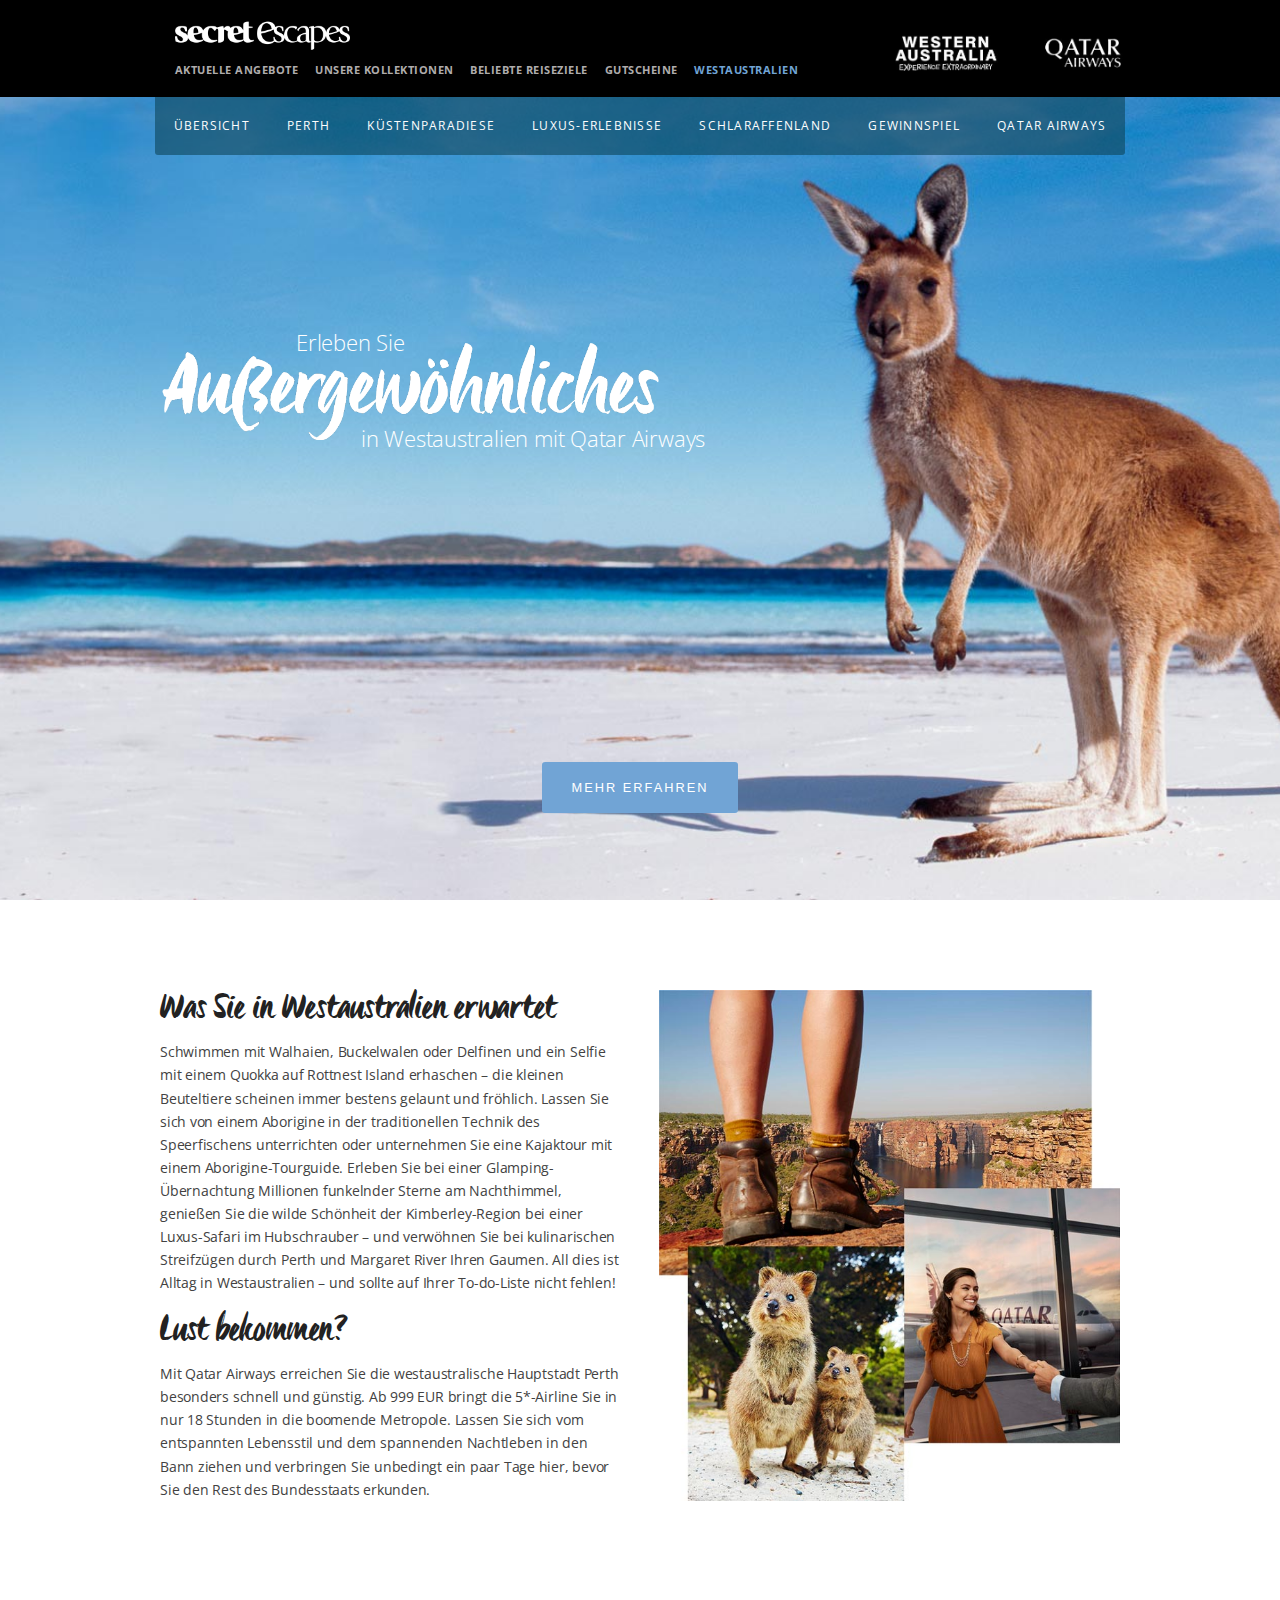
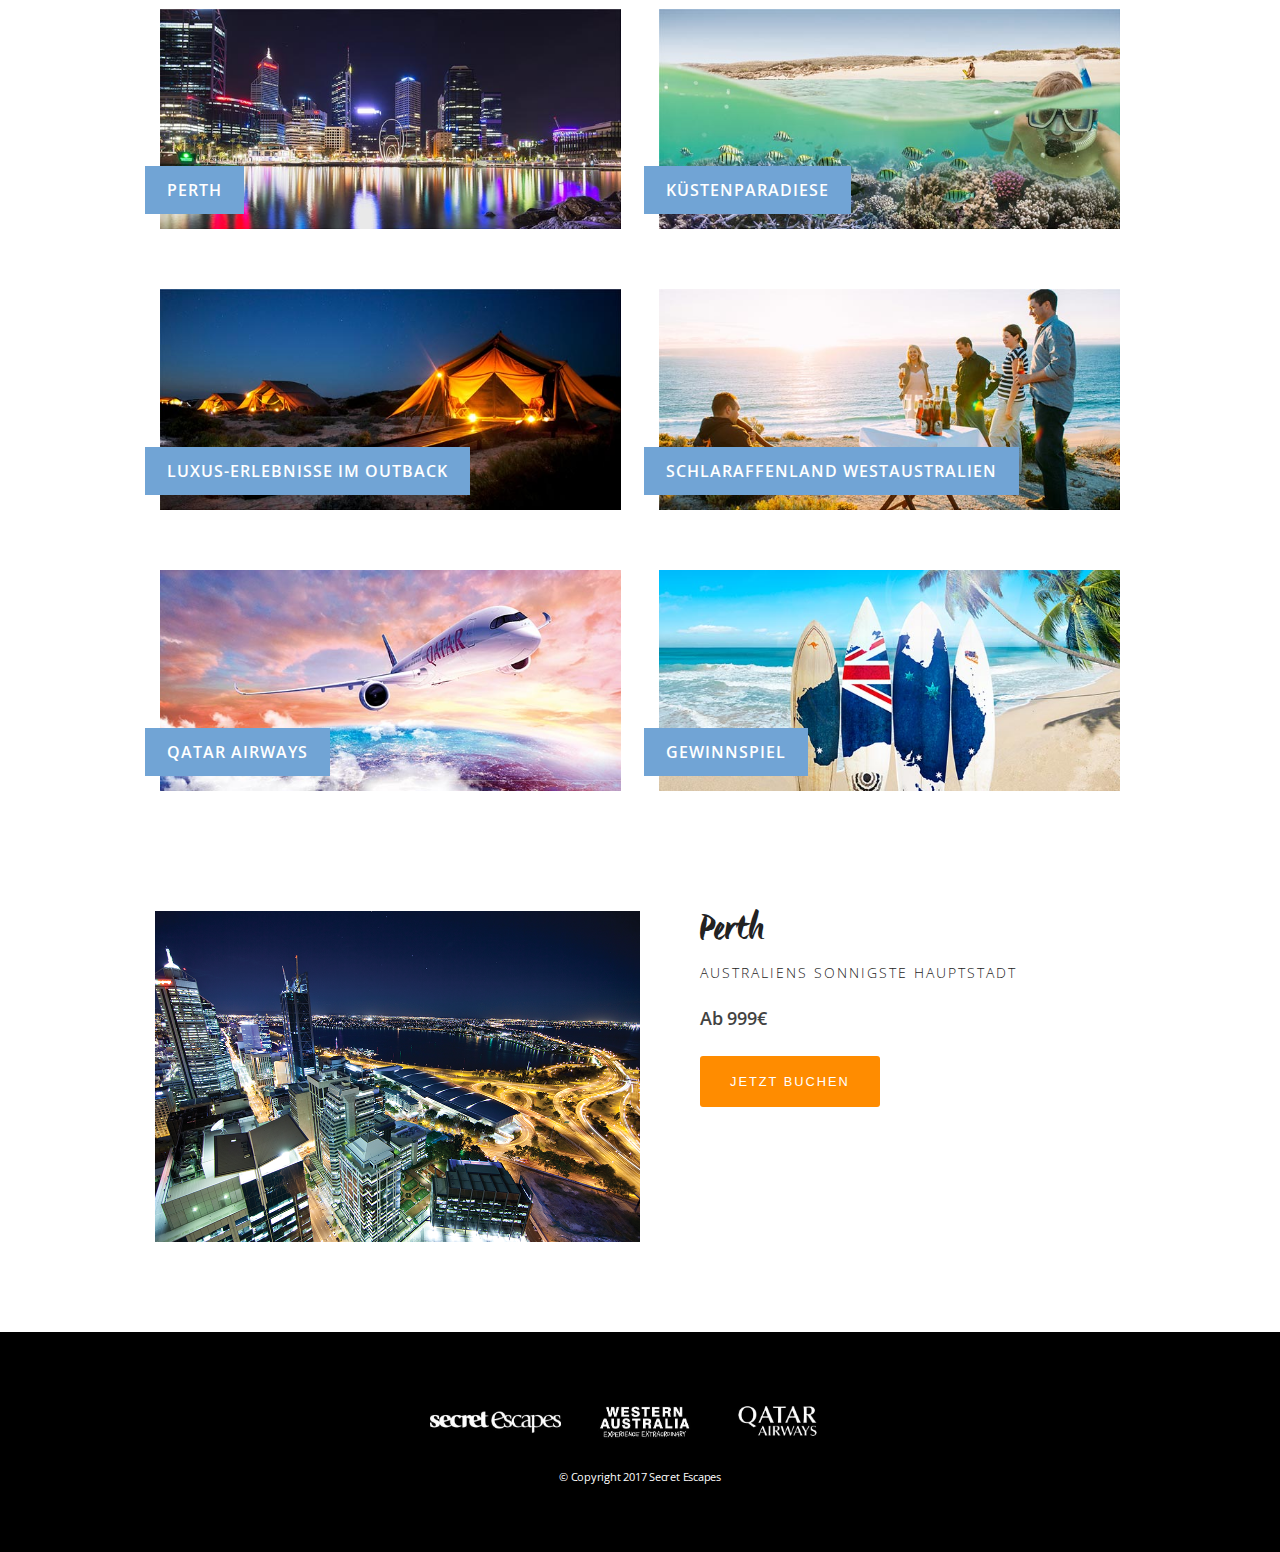
==== index.html @ 9f9bfd12 "original site" ====
<!DOCTYPE html>
<!--[if lt IE 7]>      <html class="no-js lt-ie9 lt-ie8 lt-ie7"> <![endif]-->
<!--[if IE 7]>         <html class="no-js lt-ie9 lt-ie8"> <![endif]-->
<!--[if IE 8]>         <html class="no-js lt-ie9"> <![endif]-->
<!--[if gt IE 8]><!--> <html class="no-js"> <!--<![endif]-->

<head>
<meta charset="utf-8">
<meta http-equiv="X-UA-Compatible" content="IE=edge">
<title>Erleben Sie Außergewöhnliches in Westaustralien</title>
<meta name="viewport" content="width=device-width, initial-scale=1">
<link href='http://fonts.googleapis.com/css?family=Open+Sans:400,300,600' rel='stylesheet' type='text/css'>
<link rel="stylesheet" type="text/css" href="fonts/MyFontsWebfontsKit.css">
<link rel="stylesheet" href="css/global.css">
<link rel="stylesheet" href="css/fancybox.css">
<link rel="stylesheet" href="css/main.css">
<script src="js/scripts.min.js"></script>

</head>
<body> 



<div class="header">
        
    <header class="site-header">

        <div class="row">

            <div class="mobile-menu-open"></div>
            
            <div class="se-logo">
                <a target="_blank" href="https://www.secretescapes.de/current-sales"><img src="images/SE_logo.png"></a>
            </div>

            <div class="site-nav">
                <div class="mobile-menu-close"></div>
                <ul>
                    <li><a href="https://www.secretescapes.de/aktuelle-angebote">Aktuelle Angebote</a></li>
                    <li><a href="https://www.secretescapes.de/strandurlaub/filter">Unsere Kollektionen</a></li>
                    <li><a href="https://www.secretescapes.de/top-destinations?id=topdHeaderLink">Beliebte Reiseziele</a></li>
                    <li><a href="https://www.secretescapes.de/geschenkgutscheine">Gutscheine</a></li>
                    <li><a class="current" href="index.html">Westaustralien</a></li>
                </ul>
            </div>

            <div class="partner-logo">
                <img src="images/partner-logo.jpg">
            </div>

        </div>

    </header>

    <div class="row">
        <div class="microsite-nav">
            <ul>
                <li><a href="index.html">Übersicht</a></li>
                <li><a href="perth.html">Perth</a></li>
                <li><a href="kustenparadiese.html">Küstenparadiese</a></li>
                <li><a href="luxus-erlebnisse.html">Luxus-Erlebnisse</a></li>
                <li><a href="schlaraffenland.html">Schlaraffenland</a></li>
                <li><a target="_blank" href="http://www.qatarairways.com/de/de/offers/visit-western-australia.page">GEWINNSPIEL</a></li>
                <li class="qatar-nav-link"><a href="qatar-airways.html">Qatar Airways</a></li>
            </ul>
        </div>
    </div>

</div>

<div class="main">

    <div class="hero hero-overview">
        <div class="hero-text-wrap">
            <div class="hero-text">
                <h4 class="overview-p-1">Erleben Sie</h4>
                <h1><img src="images/title.png" alt="Außergewöhnliches"></h1>
                <h4 class="overview-p-2">in Westaustralien mit Qatar Airways</h4>
            </div>
        </div>
        <div class="jump-to-content"><a class="button" href="#intro">Mehr erfahren</a></div>
    </div>

    <div class="content">

            <div class="mobile-headline overview-headline">
                <h2>Erleben Sie Außergewöhnliches in Westaustralien mit Qatar Airways</h2>
            </div>

        <div id="intro" class="intro clearfix">

            <div class="col-2">

                <h2 class="origi">Was Sie in Westaustralien erwartet</h2>
                <p>Schwimmen mit Walhaien, Buckelwalen oder Delfinen und ein Selfie mit einem Quokka auf Rottnest Island erhaschen – die kleinen Beuteltiere scheinen immer bestens gelaunt und fröhlich. Lassen Sie sich von einem Aborigine in der traditionellen Technik des Speerfischens unterrichten oder unternehmen Sie eine Kajaktour mit einem Aborigine-Tourguide. Erleben Sie bei einer Glamping-Übernachtung Millionen funkelnder Sterne am Nachthimmel, genießen Sie die wilde Schönheit der Kimberley-Region bei einer Luxus-Safari im Hubschrauber – und verwöhnen Sie bei kulinarischen Streifzügen durch Perth und Margaret River Ihren Gaumen. All dies ist Alltag in Westaustralien – und sollte auf Ihrer To-do-Liste nicht fehlen!</p>
                <h2 class="origi">Lust bekommen?</h2>
                <p>Mit Qatar Airways erreichen Sie die westaustralische Hauptstadt Perth besonders schnell und günstig. Ab 999 EUR bringt die 5*-Airline Sie in nur 18 Stunden in die boomende Metropole. Lassen Sie sich vom entspannten Lebensstil und dem spannenden Nachtleben in den Bann ziehen und verbringen Sie unbedingt ein paar Tage hier, bevor Sie den Rest des Bundesstaats erkunden.</p>

            </div>

            <div class="col-2">

                <img src="images/overview-photo-grid.jpg">

            </div>

        </div>

        <div class="boxes clearfix home-boxes">

            <div class="col-2">
                <a href="perth.html">
                    <div class="tile">
                        <h2 class="tile-headline">Perth</h2>
                        <img src="images/tile-perth.jpg">
                    </div>
                </a>
            </div>

            <div class="col-2">
                <a href="kustenparadiese.html">
                    <div class="tile">
                        <h2 class="tile-headline">Küstenparadiese</h2>
                        <img src="images/tile-kuntenparadiese.jpg">
                    </div>
                </a>
            </div>

            <div class="col-2">
                <a href="luxus-erlebnisse.html">
                    <div class="tile">
                        <h2 class="tile-headline">Luxus-Erlebnisse im Outback</h2>
                        <img src="images/tile-luxus.jpg">
                    </div>
                </a>
            </div>

            <div class="col-2">
                <a href="schlaraffenland.html">
                    <div class="tile">
                        <h2 class="tile-headline">Schlaraffenland Westaustralien</h2>
                        <img src="images/tile-schlaraffenland.jpg">
                    </div>
                </a>
            </div>

            <div class="col-2">
                <a href="qatar-airways.html">
                    <div class="tile">
                        <h2 class="tile-headline">Qatar Airways</h2>
                        <img src="images/tile-qatar.jpg">
                    </div>
                </a>
            </div>

            <div class="col-2">
                <a target="_blank" href="http://www.qatarairways.com/de/de/offers/visit-western-australia.page">
                    <div class="tile">
                        <h2 class="tile-headline">Gewinnspiel</h2>
                        <img src="images/tile-competition.jpg">
                    </div>
                </a>
            </div>

        </div>

    </div><!-- closes content -->

    <!--<div class="qatar-signoff">


        <div class="qatar-signoff-content-wrap">
            <h3>Qatar Airways -<br />Going Places Together</h3>
            <p>Gemeinsam sind unseren Zielen keine Grenzen gesetzt. Entdecken Sie die schönsten Strände der Welt, begeben Sie sich auf Abenteuerreise oder besuchen Sie Freunde und Familie in den über 150 Destinationen, die wir weltweit anfliegen</p>
            <a class="button" href="qatar.html">Mehr erfahren</a>
        </div>
        <img src="images/air-qatar-banner.jpg">
    </div>-->

    <div class="offers">

        <div class="offer clearfix">
            <div class="offer-img">
                <img src="images/offer-1.jpg">
            </div>
            <div class="offer-text">
                <h2>Perth</h2>
                <h4>Australiens sonnigste Hauptstadt</h4>
                <p class="offer-price">Ab 999€</p>
                <a class="button" href="http://www.qatarairways.com/de/de/offers/visit-western-australia.page">Jetzt buchen</a>
            </div>
        </div>

    </div>

</div><!-- closes main -->

<footer>
    <img src="images/footer-logo.jpg">
    <p>© Copyright 2017 Secret Escapes</p>
</footer>

<script>
  (function(i,s,o,g,r,a,m){i['GoogleAnalyticsObject']=r;i[r]=i[r]||function(){
  (i[r].q=i[r].q||[]).push(arguments)},i[r].l=1*new Date();a=s.createElement(o),
  m=s.getElementsByTagName(o)[0];a.async=1;a.src=g;m.parentNode.insertBefore(a,m)
  })(window,document,'script','https://www.google-analytics.com/analytics.js','ga');

  ga('create', 'UA-58683379-15', 'auto');
  ga('send', 'pageview');

</script>

</body>
</html>
---- fonts/MyFontsWebfontsKit.css ----
/**
 * @license
 * MyFonts Webfont Build ID 2968369, 2015-02-09T05:08:49-0500
 * 
 * The fonts listed in this notice are subject to the End User License
 * Agreement(s) entered into by the website owner. All other parties are 
 * explicitly restricted from using the Licensed Webfonts(s).
 * 
 * You may obtain a valid license at the URLs below.
 * 
 * Webfont: Origo by JOEBOB graphics
 * URL: http://www.myfonts.com/fonts/joebob/origo/regular/
 * Copyright: &#x00C2;&#x00A9; 2014 GEERT
 * Licensed pageviews: 20,000
 * 
 * 
 * License: http://www.myfonts.com/viewlicense?type=web&buildid=2968369
 * 
 * © 2015 MyFonts Inc
*/


/* @import must be at top of file, otherwise CSS will not work */
@import url("//hello.myfonts.net/count/2d4b31");

  
@font-face {font-family: 'Origo';src: url('webfonts/2D4B31_0_0.eot');src: url('webfonts/2D4B31_0_0.eot?#iefix') format('embedded-opentype'),url('webfonts/2D4B31_0_0.woff2') format('woff2'),url('webfonts/2D4B31_0_0.woff') format('woff'),url('webfonts/2D4B31_0_0.ttf') format('truetype');}
---- css/global.css ----
.site-nav .core-site-nav,
.site-nav li+li {
    border-top: 1px solid #000
}

article,
aside,
details,
figcaption,
figure,
footer,
header,
hgroup,
menu,
nav,
section {
    display: block
}

body {
    line-height: 1
}

ol,
ul {
    list-style: none
}

blockquote,
q {
    quotes: none
}

blockquote:after,
blockquote:before,
q:after,
q:before {
    content: '';
    content: none
}

table {
    border-collapse: collapse;
    border-spacing: 0
}

*,
:after,
:before {
    box-sizing: border-box;
    -webkit-font-smoothing: antialiased;
    font-smoothing: antialiased;
    text-rendering: optimizeLegibility
}

img {
    height: auto;
    max-width: 100%;
    vertical-align: bottom
}

.js-svg-swap {
    max-width: 100%;
    width: 100%
}

a {
    color: inherit;
    text-decoration: none
}

body,
html {
    height: 100%
}

.hidden {
    position: absolute;
    left: -9999em;
    top: auto;
    width: 1px;
    overflow: hidden
}

.image-ratio.image-ratio-16-9:before,
.image-ratio.image-ratio-21-9.hero-image:before,
.image-ratio.image-ratio-21-9:before,
.image-ratio.image-ratio-4-3:before {
    content: "";
    width: 100%;
    display: block
}

@-webkit-keyframes back-and-forth {
    from,
    to {
        background-position: 0 0
    }
    50% {
        background-position: 100% 0
    }
}

@keyframes back-and-forth {
    from,
    to {
        background-position: 0 0
    }
    50% {
        background-position: 100% 0
    }
}

@-webkit-keyframes super-spin {
    from {
        -webkit-transform: rotate(0);
        transform: rotate(0)
    }
    to {
        -webkit-transform: rotate(1080deg);
        transform: rotate(1080deg)
    }
}

@keyframes super-spin {
    from {
        -webkit-transform: rotate(0);
        transform: rotate(0)
    }
    to {
        -webkit-transform: rotate(1080deg);
        transform: rotate(1080deg)
    }
}

.image-ratio {
    position: relative;
    background-repeat: no-repeat;
    background-position: center;
    background-size: cover
}

.image-ratio .image-caption {
    position: absolute;
    font-size: .66em;
    bottom: -20px;
    right: 0;
    color: rgba(0, 0, 0, .66)
}

.image-ratio.image-ratio-4-3:before {
    padding-top: 75%
}

.image-ratio.image-ratio-16-9:before {
    padding-top: 56.25%
}

.image-ratio.image-ratio-21-9:before {
    padding-top: 42.8571429%
}

.image-ratio.image-ratio-21-9.hero-image:before {
    padding-top: 75%
}

.columns-4-4-4:after,
.row:after {
    content: " "
}

html {
    font-size: 62.5%;
    color: #fff;
    background-color: #fff
}

body,
button,
input,
keygen,
select,
textarea {
    font: 400 14px/1.728 "Lato", "Helvetica Neue", sans-serif;
    letter-spacing: -.015em;
    -webkit-text-size-adjust: 100%
}

@media (min-width:970px) {
    body,
    button,
    input,
    keygen,
    select,
    textarea {
        font-size: 15px
    }
}

.h1,
h1 {
    font-size: 3.375em
}



@media (min-width:750px) {
    .image-ratio.image-ratio-21-9.hero-image:before {
        padding-top: 42.8571429%
    }
    .h1,
    h1 {
        font-size: 5.063em
    }
}

.h2,
h2 {
    font-size: 2em
}


@media (min-width:750px) {
    .h2,
    h2 {
        font-size: 2.986em
    }
}

.h3,
h3 {
    font-size: 1.728em
}



.h4,
h4 {
    font-size: 1.728em;
    margin-bottom: .325em
}

em {
    font-style: italic
}

strong {
    font-weight: 600
}

ol li,
ul li {
    list-style-position: inside
}

ul li {
    list-style-type: none
}

ol li {
    list-style-type: decimal
}

.content-list ul li,
.microsite-nav li, 
.microsite-nav-black li, 
.site-nav li,
.site-pre-header li {
    list-style-type: none
}

hr {
    margin: 1em 0;
    padding: 0
}

p+* {
    margin-top: 1em
}

.align-left {
    text-align: left
}

.align-right {
    text-align: right
}

.align-center {
    text-align: center
}

.row {
    max-width: 970px;
    margin-left: auto;
    margin-right: auto;
    position: relative
}

.row:after {
    display: block;
    clear: both
}

.row-padding {
    padding-left: 1em;
    padding-right: 1em
}

.row+.row {
    margin-top: 2.986em
}

.site-pre-header {
    display: none;
    background-color: #292728;
    padding-top: .667em;
    padding-bottom: .667em
}

.site-pre-header>.row {
    padding-left: 2em;
    padding-right: 2em
}

.site-pre-header>.row ul {
    color: #ccc;
    font-size: .833em;
    font-weight: 400
}


.site-pre-header li {
    display: inline-block
}

.site-pre-header li a {
    transition: all .4s ease;
    display: block;
    text-decoration: none;
    line-height: 1.728
}

.site-pre-header li a:hover {
    color: #fff
}

.site-pre-header li+li {
    margin-left: .667em;
    padding-left: .667em;
    border-left: 1px solid #ccc
}

.site-header {
    color: #fff;
    background-color: #000;
    padding-top: 1em;
    padding-bottom: 1em;
}

.site-header>.row {
    padding-left: 1.33333em;
    padding-right: 1.33333em
}

.site-logo {
    margin-bottom: 10px;
    float: left;
    width: 100%;
}

.site-logo img {
    width: 146px
}


.microsite-nav,
.microsite-nav li,
.microsite-nav ul,
.microsite-nav-black, 
.microsite-nav-black li,
.microsite-nav-black ul,
.mobile-logo,
.mobile-menu-logos,
.page-content {
    text-align: center
}

.partner-logo img {
    display: none
}

@media (min-width:800px) {
    .partner-logo img {
        display: block;
        float: right;
        width: 230px;
        position:absolute;
        top: 20px;
        right:0;
    }
    .mobile-menu-logos {
        display: none
    }
}



.mobile-menu-logos {
    position: absolute;
    bottom: 0;
    width: 100%;
    padding-top: 1em;
    padding-bottom: 1em;
    background-color: rgba(0, 0, 0, .5)
}

@media (max-height:450px) and (max-width:800px) {
    .mobile-menu-logos {
        position: static
    }
    .site-nav {
        overflow-y: scroll
    }
}

.mobile-menu-logos img {
    display: inline;
    width: 150px;
    vertical-align: middle;
    padding-top: .833em;
    padding-bottom: .833em
}

.mobile-menu-close,
.mobile-menu-open {
    height: 20px;
    width: 25px;
    cursor: pointer
}

@media (min-width:800px) {
    .mobile-menu-logos img {
        display: none
    }
}

.mobile-menu-open {
    position: absolute;
    display: block;
    float: left;
    vertical-align: top;
    background: url("../images/quad-burger.png") center no-repeat;
    background-size: contain
}

.mobile-menu-open.open {
    display: none
}

@media (min-width:450px) {
    .mobile-menu-logos .partner-logo+.partner-logo img {
        margin-right: 0;
        margin-left: 1.728em
    }
    .mobile-menu-open {
        margin-top: 5px
    }
}

@media (min-width:800px) {
    .mobile-menu-open {
        display: none
    }
}

.mobile-menu-close {
    display: block;
    margin: 1.5em 1em 1em;
    background: url("../images/sexy-close-btn.png") center no-repeat;
    background-size: contain
}

.site-nav,
.site-nav li a:hover {
    background-color: black;
}

@media (min-width:800px) {
    .mobile-menu-close {
        display: none
    }
}

.site-nav {
    transition: left .4s ease;
    z-index: 20;
    position: fixed;
    top: 0;
    left: -75%;
    width: 75%;
    height: 100%
}

.site-nav li a {
    transition: all .4s ease;
    display: block;
    padding: .694em 1em;
    color: #dadada;
    font-size: 1em;
    font-weight: 700;
    text-transform: uppercase;
    text-decoration: none
}

.microsite-nav li a, .microsite-nav-black li a,
.site-footer {
    font-size: .833em;
    font-weight: 400
}

.site-nav li a:hover {
    color: #71a4d5;
}

.site-nav .core-site-nav {
    border-bottom: 1px solid #000
}

.site-nav .current {
    color: #71a4d5;
}

.site-nav.open {
    left: 0
}

@media (min-width:800px) {
    .site-nav,
    .site-nav li a:hover {
        background-color: transparent
    }
    .site-nav {
        position: static;
        width: auto;
        height: auto;
        padding: 0;
        /* margin-top: 1em */
    }
    .site-nav li {
        display: inline-block
    }
    .site-nav li a {
        padding: 0;
        font-size: .833em
    }
    .site-nav li+li {
        padding-left: 1em;
        border: 0
    }
    .site-nav .core-site-nav {
        border: 0
    }
}

.microsite-nav {
    z-index: 10;
    position: absolute;
    top: 0;
    left: 0;
    right: 0;
    bottom: auto;
    background-color: rgba(14, 68, 88, 0.6);
    overflow: hidden;
}

.microsite-nav-black {
    z-index: 10;
    position: absolute;
    top: 0;
    left: 0;
    right: 0;
    bottom: auto;
    background-color: rgba(0, 0, 0, .5);
    overflow: hidden;
}

@media (min-width:970px) {
    .microsite-nav, .microsite-nav-black {
        border-bottom-left-radius: 3px;
        border-bottom-right-radius: 3px
    }
}

.microsite-nav ul, .microsite-nav-black ul {
    display: block;
    white-space: nowrap;
    overflow: scroll;
    overflow-x: auto;
    overflow-y: hidden
}

@media (min-width:850px) {
    .microsite-nav ul, .microsite-nav-black ul {
        display: inline-block;
        display: -webkit-flex;
        display: -ms-flexbox;
        display: flex;
        -webkit-flex-flow: row nowrap;
        -ms-flex-flow: row nowrap;
        flex-flow: row nowrap;
        -webkit-justify-content: space-around;
        -ms-flex-pack: distribute;
        justify-content: space-around;
        overflow: visible
    }
}

.microsite-nav li, .microsite-nav-black li {
    transition: all .4s ease;
    display: inline-block;
    color: #fff;
    -webkit-flex-grow: 1;
    -ms-flex-positive: 1;
    flex-grow: 1
}

.microsite-nav li a, .microsite-nav-black li a {
    transition: background-color .4s ease;
    display: block;
    padding: 1.2em 1.44em;
    text-transform: uppercase;
    letter-spacing: .1em;
    text-decoration: none
}

.microsite-nav li.current, .microsite-nav-black li.current {
    color: #28A7E2;
    background-color: rgba(0, 0, 0, .5)
}

.microsite-nav li:hover {
    background-color: #27507b
}

.microsite-nav li:last-child:hover {
    background-color: #64003e;
}


.microsite-nav-black l1:hover {
    background-color: rgba(0, 0, 0, .85)
}

.row.mobile-logo-row {
    margin-top: 2em
}

@media (min-width:750px) {
    .microsite-nav li a, .microsite-nav-black li a {
        padding: 1.44em 1.2em
    }
    .row.mobile-logo-row {
        display: none
    }
}

.mobile-logo img {
    display: inline-block;
    max-width: 175px;
    vertical-align: middle;
    margin: 1em
}

.site-footer {
    padding-top: 4em;
    padding-bottom: 4em;
    color: #ccc;
    background-color: #000
}

.site-footer p {
    margin-left: auto;
    margin-right: auto;
    max-width: 750px
}







.mobile-navi {
  display:none
}
---- css/main.css ----
/* ==========================================================================
   WELCOME TO DARK BLUE
============================================================================= */

html, button, input, select, textarea {color: #222}
html * {
  -webkit-font-smoothing: antialiased;
  -moz-osx-font-smoothing: grayscale;
}
body {overflow-x:hidden;}
html {font-size: 1em; line-height: 1.4;}
html, body {margin:0;padding:0;font-family: "Helvetica Neue", Helvetica, Arial, sans-serif}
.clearfix:before,.clearfix:after {content: " "; /* 1 */display: table; /* 2 */}
.clearfix:after {clear: both;}
/* For IE 6/7 only - Include this rule to trigger hasLayout and contain floats. */
.clearfix {*zoom: 1;}
/* Remove the gap between images, videos, audio and canvas and the bottom of their containers: h5bp.com/i/440 */
audio, canvas, img, video {vertical-align: middle;}
/* Remove default fieldset styles */
fieldset {border: 0; margin: 0; padding: 0;}
ul {list-style:none}
/* Allow only vertical resizing of textareas. */
textarea {resize: vertical;}
ul, li, p, h1, h2, h3, h4, h5, h6 {padding:0;margin:0;font-weight:normal;}
li {list-style:none}
a {text-decoration:none}
img {max-width:100%}
a img {border:none}
*, *:after, *:before {-webkit-box-sizing: border-box; -moz-box-sizing: border-box; box-sizing: border-box;}
.overflow-hidden {overflow: hidden;}
blockquote {margin: 0; padding: 0;}




/* ==========================================================================
   Typography
============================================================================= */

h1,h2 {
	font-family: "Origo", "Open Sans", Helvetica, Arial, sans-serif
}

h1 {
    font-size: 6rem;
    text-transform:none;
}

h2 {
    font-weight: 100;
    font-size: 2.4rem;
    text-transform:none;
    line-height: 1;
    margin-bottom: 12px;
}

h3 {
    color:#fff;
    line-height:1.3;
    font-size:2rem
}



h3,h4,p,li {
    font-family: "Open Sans", Helvetica, Arial, sans-serif
}

h4 {
    font-weight: 100;
    font-size: 1.6rem;
}

p {
    margin-bottom: 18px;
    line-height: 1.6;
    color: #424242;
    font-size: 0.9rem;
}

.button {
    background-color: #71a4d5;
    border-radius: 3px;
    padding:18px 30px;
    font-size: 0.8rem;
    text-transform:uppercase;
    letter-spacing:2px;
    color:#fff;
    transition:all ease 0.3s;
}

.pagination {
	margin-bottom: 110px;
	border-bottom: 1px solid #eee;
	padding-bottom: 55px;
	border-top: 1px solid #eee;
	padding-top: 44px;
}

.next-page {
	float:right;
	width:50%;
	text-align:right
}

.back-page {
	float:left;
	width:50%
}

@media (max-width:700px) {

.pagination a {
	width:100%;
	text-align:center;
	display: inline-block;
} 

.next-page {
	width:100%;
	text-align:center
}

.back-page {
	width:100%;
	text-align:center;
	margin-bottom: 10px;
}

.pagination {
	margin-bottom: 40px;
	border-bottom: none;
	padding-bottom: 55px;
	border-top: none;
	padding-top: 0px;
}

}



.offer .button {
 background-color: #ff8c00;
}

.offer .button:hover {
 background-color: #a05800;
}



.single-col {
	max-width:700px;
	text-align:center;
	margin:0 auto 90px 
}

/* ==========================================================================
   Header
   ========================================================================== */

.header {
	z-index: 100;
	position: absolute;
	width: 100%;
	top: 0;
}

.se-logo {
	width: 175px;
}

@media (max-width:800px) {
	.se-logo {
		margin:auto
	}
}

.microsite-nav li a {
	color:#fff
}

.site-nav li {
	font-size:0.8rem;
	letter-spacing:0.5px;

}
.site-nav li a {
	color:#afacac
}

/* ==========================================================================
   Heroes
   ========================================================================== */

.hero {
	width: 100%;
	height: 60vh;
	position: relative;
}

.hero-text-wrap {
	width: 960px;
	height: 100%;
	margin: auto;
	overflow: auto;
	display: table;
}

@media (max-width:1000px) {
	.hero-text-wrap {
		width:100%;
	}
}


.hero-text {
	/* margin-top: 200px; */
	text-align:center;
	position:relative;
	display: table-cell;
	height: 100%;
	vertical-align: middle;
	padding-top: 100px;
}

.hero-text h1 {
	margin-bottom: 4px;
	font-size:5rem;
	line-height: 1;
}

.hero-text h4 {
	font-size:1.2rem;
	margin-bottom: 22px;
}



img.play-btn {
	width:80px
}

@media (max-width:800px) {
	.hero-text {
		
	}
}

.hero-text h1,
.hero-text h4,
.hero-text p {
	color:#fff
}

.hero-overview {
	background: url(../images/bg-overview.jpg) no-repeat center/cover;
	height: 100vh
}

.jump-to-content {
	position:absolute;
	bottom:100px;
	width:100%;
	text-align:center;
}

.jump-to-content .button {
	transition:all ease 0.3s;
	background-color:#71a4d5;
	margin-bottom:0
}

.jump-to-content .button:hover {
	background-color:#497096;
	margin-bottom:15px
}

@media (max-width:600px) {
.jump-to-content {
	display:none
}

}

.hero-overview .hero-text h1 {
	position:absolute;
	left: 0;
	margin-top: -169px;
	font-size: 6rem;
	font-family: "Open Sans", Helvetica, Arial, sans-serif;
}

.hero-overview .hero-text h4.overview-p-1 {
	position:absolute;
	left: 136px;
	font-size: 1.36rem;
	margin-top: -176px;
	font-weight: 100;
}

.hero-overview .hero-text h4.overview-p-2 {
	position:absolute;
	left: 201px;
	margin-top: -80px;
	font-size: 1.36rem;
	font-weight: 100;
}

.hero-overview .hero-text {
	margin-top: 400px;
	text-align:center;
	position:relative;
}

@media (max-width:800px) {
	.hero-overview .hero-text {
		margin-top: 300px;
		text-align:center
	}
}

.hero-overview .hero-text h1 img {
	width: 500px;
}

@media (max-width:900px) {

	.hero-overview .hero-text h1 {
		right: 220px;
	}

	.hero-overview .hero-text h4.overview-p-1 {
		right: 371px;
	}

	.hero-overview .hero-text h4.overview-p-2 {
		right: 190px;
	}

}


@media (max-width:800px) {



}

@media (max-width:500px) {

	.hero-overview .hero-text h1 {
		font-size: 4rem;
	}

	.hero-overview .hero-text h4.overview-p-1 {
		position: relative;
		font-size: 1.4rem;

	}

	.hero-overview .hero-text h4.overview-p-2 {
		position: relative;
		font-size: 1.4rem;
		margin-top: -34px;
		right: auto;
		top: auto;
	}

}



.hero-perth {
	background: url(../images/bg-perth.jpg) no-repeat center/cover;
	height: 625px
}

.hero-kustenparadiese {
	background: url(../images/bg-kustenparadiese.jpg) no-repeat center/cover;
	height: 625px
}

.hero-luxus-erlebnisse {
	background: url(../images/bg-luxus-erlebnisse.jpg) no-repeat center top/cover;
	height: 625px
}

.hero-schlaraffenland {
	background: url(../images/bg-schlaraffenland.jpg) no-repeat center/cover;
	height: 625px
}

.hero-qatar {
	background: url(../images/bg-qatar.jpg) no-repeat center/cover;
	height: 625px;
	margin-top: 50px;
}


@media (max-width:600px) {

	.hero-schlaraffenland,
	.hero-perth,
	.hero-kustenparadiese,
	.hero-luxus-erlebnisse,
	.hero-qatar,
	.hero-overview	{
		height: 325px !important
	}

	.hero-kustenparadiese {
	background: url(../images/bg-kustenparadiese.jpg) no-repeat center right/cover;	
	}

		.hero-overview {
	background: url(../images/bg-overview.jpg) no-repeat right top/cover;
	margin-top: 69px;
	}

	.hero-text-wrap h1,
	.hero-text-wrap h4 {
		display:none
	}

}



/* ==========================================================================
   Global Elements
   ========================================================================== */

.vid { 
	position: relative; 
	padding-bottom: 56.25%; 
	height: 0; 
	overflow: hidden; 
	max-width: 100%; 
} 

.vid iframe, .embed-container object, .embed-container embed { 
	position: absolute; 
	top: 0; 
	left: 0; 
	width: 100%; 
	height: 100%; 
}

.content {
	width:960px;
	margin: 90px auto 60px;
}

@media (max-width:1100px) {
	.content {
		width:80%;
		margin: 90px auto 60px;
	}
}

@media (max-width:700px) {
	.content {
		width:80%;
		margin: 60px auto 40px;
	}
}

.col-2 {
	width:48%;
	float:left;
	margin-bottom: 30px
}

.col-2:nth-child(odd) {
	margin-right:4%
}

	@media (max-width:959px) {
		.col-2 {
			width:100%;
			float:left;
			margin-bottom: 30px
		}

		.col-2:nth-child(odd) {
			margin-right:0%
		}
	}


.intro {
	margin-bottom: 60px;
}

.mobile-headline {
	text-align:center;
	margin-bottom:42px;
	display:none
}

.overview-headline {
	text-align:left
}

.mobile-headline h1 {
	font-size:3.5rem;
	line-height: 1;
}

.mobile-headline h4 {
	font-size:1rem;
	font-weight:600
}

@media (max-width:600px) {
	.mobile-headline {
		display:block
	}
}



.tile {
	position:relative;
	margin-bottom: 30px;
}

.tile h2 {
	font-size: 2.3rem;
	/* font-weight: 600; */
	margin-top: 42px;
}

.tile p {
	margin: 22px 0 30px;
}

.tile p a {
	font-weight: 900;
	color:#71a4d5;
	text-decoration:underline;
	line-height: 4;
}

.tile h2.tile-headline {
	position:absolute;
	background-color: #71a4d5;
	color: #fff;
	padding: 16px 22px;
	bottom: 15px;
	left: -15px;
	z-index: 9999;
	transition: all ease-in-out 0.2s;
	margin: 0;
	font-size: 1rem;
	font-family: "Open Sans", Helvetica, Arial, sans-serif;
	font-weight:600;
	text-transform:uppercase;
	letter-spacing:1px
}

.tile:hover h2.tile-headline {
	background-color: #3e5f80;
	bottom: 25px;

}

.tile .img {
	float:left;
	width: 100%;
	margin-right:5%;
	position: relative;
}

.tile .text {
	float:left;
	width: 100%;
}

.boxes .tile .img {
    transform: scale(1);
    opacity: 1;
    transition: all ease-in-out 0.3s;
    width: 100%;
}
    .boxes .tile .img:hover {
      transform: scale(1.02);
    }

.home-boxes .tile img {
    transform: scale(1);
    opacity: 1;
    transition: all ease-in-out 0.3s;
    width: 100%;
}
    .home-boxes .tile img:hover {
      transform: scale(1.02);
    }

.boxes .tile .img h4 {
	position: absolute;
	top: 20px;
	left: 20px;
	color: #fff;
	background: rgba(0, 0, 0, 0.39);
	padding: 8px 16px;
	font-size: 0.8rem;
	text-transform: uppercase;
	letter-spacing: 1.5px;
}



@media (max-width:680px) {

	.tile h2.tile-headline {
		font-size:1.5rem;
		padding: 18px 22px 12px;
	}


	.tile:hover h2.tile-headline {
		background-color: #3e5f80;
		bottom:-40px;
	}

	.boxes .tile .img h4 {
		position: absolute;
		top: 0px;
		left: 0px;
		color: #fff;
		background: rgba(0, 0, 0, 0.39);
		padding: 8px 16px;
		font-size: 0.6rem;
		text-transform: uppercase;
		letter-spacing: 1.5px;
	}

}

.tile-play-btn {
	position:absolute;
	z-index:200;
	width:100px !important;
	top:50%;
	left:50%;
	margin:-50px 0 0 -50px;
	transition:all ease 0.3s;
	opacity: 0.4 !important;
}

    .boxes .img:hover .tile-play-btn {
      opacity:1 !important;
      transform: scale(1.2);
    }


/*============ Overview Styles ============*/

.origi {
	font-family: "Origo", "Open Sans", Helvetica, Arial, sans-serif
}

@media (max-width:600px) {
.origi {
	font-family: "Open Sans", Helvetica, Arial, sans-serif;
	font-size:1.4rem;
	font-weight:600;
	line-height:1.4
}
}

.qatar-signoff {
	width: 100%;
	background: url(../images/air-qatar-banner.jpg) no-repeat center ;
	-webkit-background-size: cover;
	-moz-background-size: cover;
	-o-background-size: cover;
	background-size: cover;
}

.qatar-signoff-content-wrap {
	width: 960px;
	margin: auto;
	padding: 90px 0
}

.qatar-signoff img {
	display:none
}

.qatar-signoff p,
.qatar-signoff h2 {
	width: 400px;
	color: #fff
}

.qatar-signoff h3 {
	margin-bottom:30px
}

.qatar-signoff p {
	margin-bottom:36px
}

.qatar-signoff .button {
	background-color:#64003e
}

@media (max-width:1100px) {
	.qatar-signoff-content-wrap {
		width:80%;
	}

	.qatar-signoff {
		width: 100%;
		background: url(../images/air-qatar-banner.jpg) no-repeat right ;
		-webkit-background-size: cover;
		-moz-background-size: cover;
		-o-background-size: cover;
		background-size: cover;
	}
}

@media (max-width:959px) {
	.qatar-signoff {
		width: 100%;
		background: #1f2242;
	}

	.qatar-signoff p,
	.qatar-signoff h3 {
		width: 100%;
		color: #fff
	}

	.qatar-signoff .button {
		background-color:#fff;
		color:#000
	}

	.qatar-signoff img {
		display:block
	}

	.qatar-signoff-content-wrap {
		padding: 42px 0 60px
	}
}









/*============ Content Page Styles ============*/



.hero-qatar h1 {
	line-height:1;
}

.hero-qatar .hero-text {
	/* text-align:left; */
	text-shadow: 1px 1px;
}




/* ==========================================================================
   Offers
   ========================================================================== */


.offers {
	max-width:970px;
	margin:auto;
	padding:0 0 90px 0
}

.offer {

}

.offer-img {
	width:50%;
	float:left;
}

.offer-text {
	width:50%;
	float:left;
	padding-left: 60px;
}

p.offer-price {
	font-weight:600;
	font-size:1.1rem;
	margin-bottom:36px
}

p.offer-price span {
	text-decoration:line-through
}

.offer-text h4 {
	text-transform:uppercase;
	font-size:0.9rem;
	letter-spacing:2px;
	margin-bottom:18px

}


@media (max-width:959px) {
	.offers {
		max-width:80%;
		margin:auto;
		padding:90px 0
	}

	.offer-img {
		width:100%;
	}

	.offer-text {
		width:100%;
		padding:30px 0 0 0
	}
}

.offers-qatar {
	padding:0 0 90px;
	margin-top:-30px
}



/* ==========================================================================
   Footer
   ========================================================================== */

#page-footer {
	color:#fff;
	margin:20px 0 70px;
	position:relative;
}


#page-footer ul {
	position:absolute;
	right:0px;
	top:-10px
}


#page-footer li {
	width: 60px !important;
	float: none !important;
	display:inline-block;
	margin-left:15px
}





/* ==========================================================================
   Footer
   ========================================================================== */

footer {
	background-color:#000;
	text-align:center;
	padding:66px 0 48px
}

footer img {
	width: 420px;
	margin-bottom: 24px;
}

footer p {
	color:#fff;
	font-size:0.7rem
}
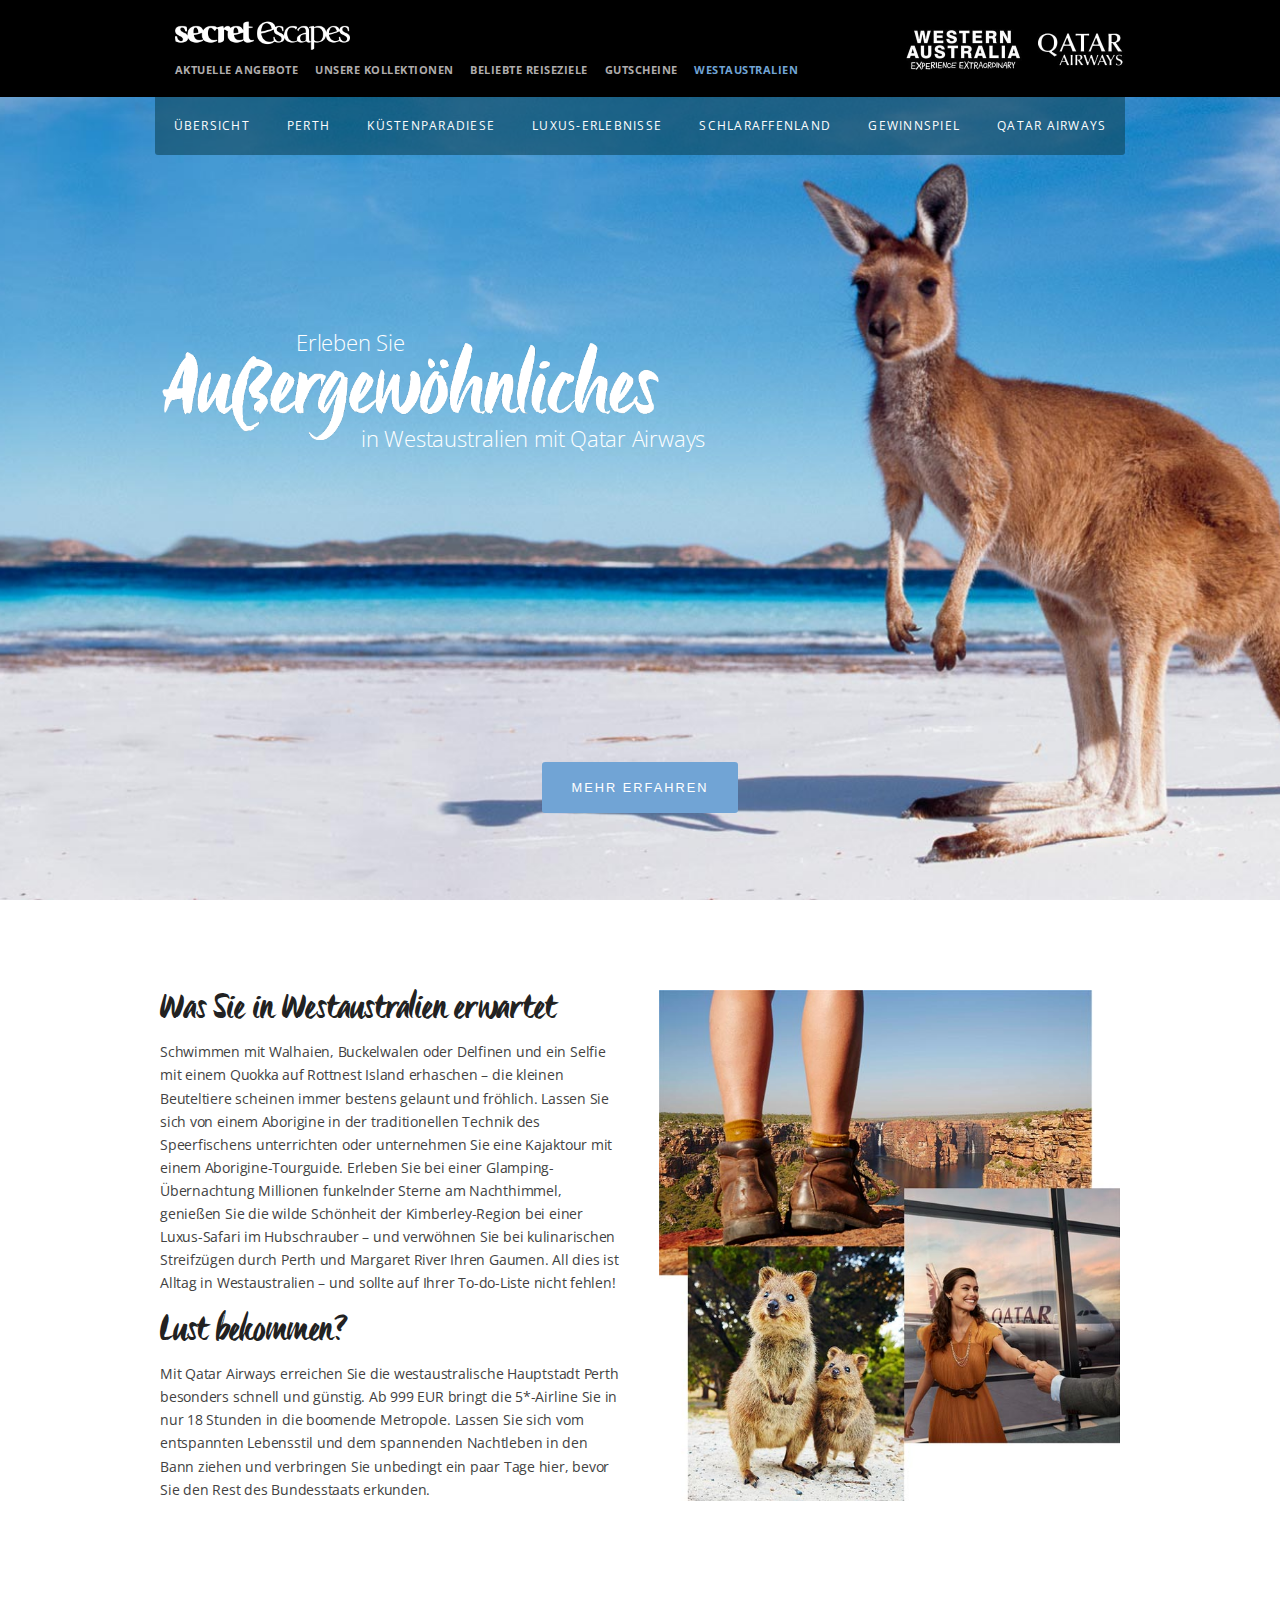
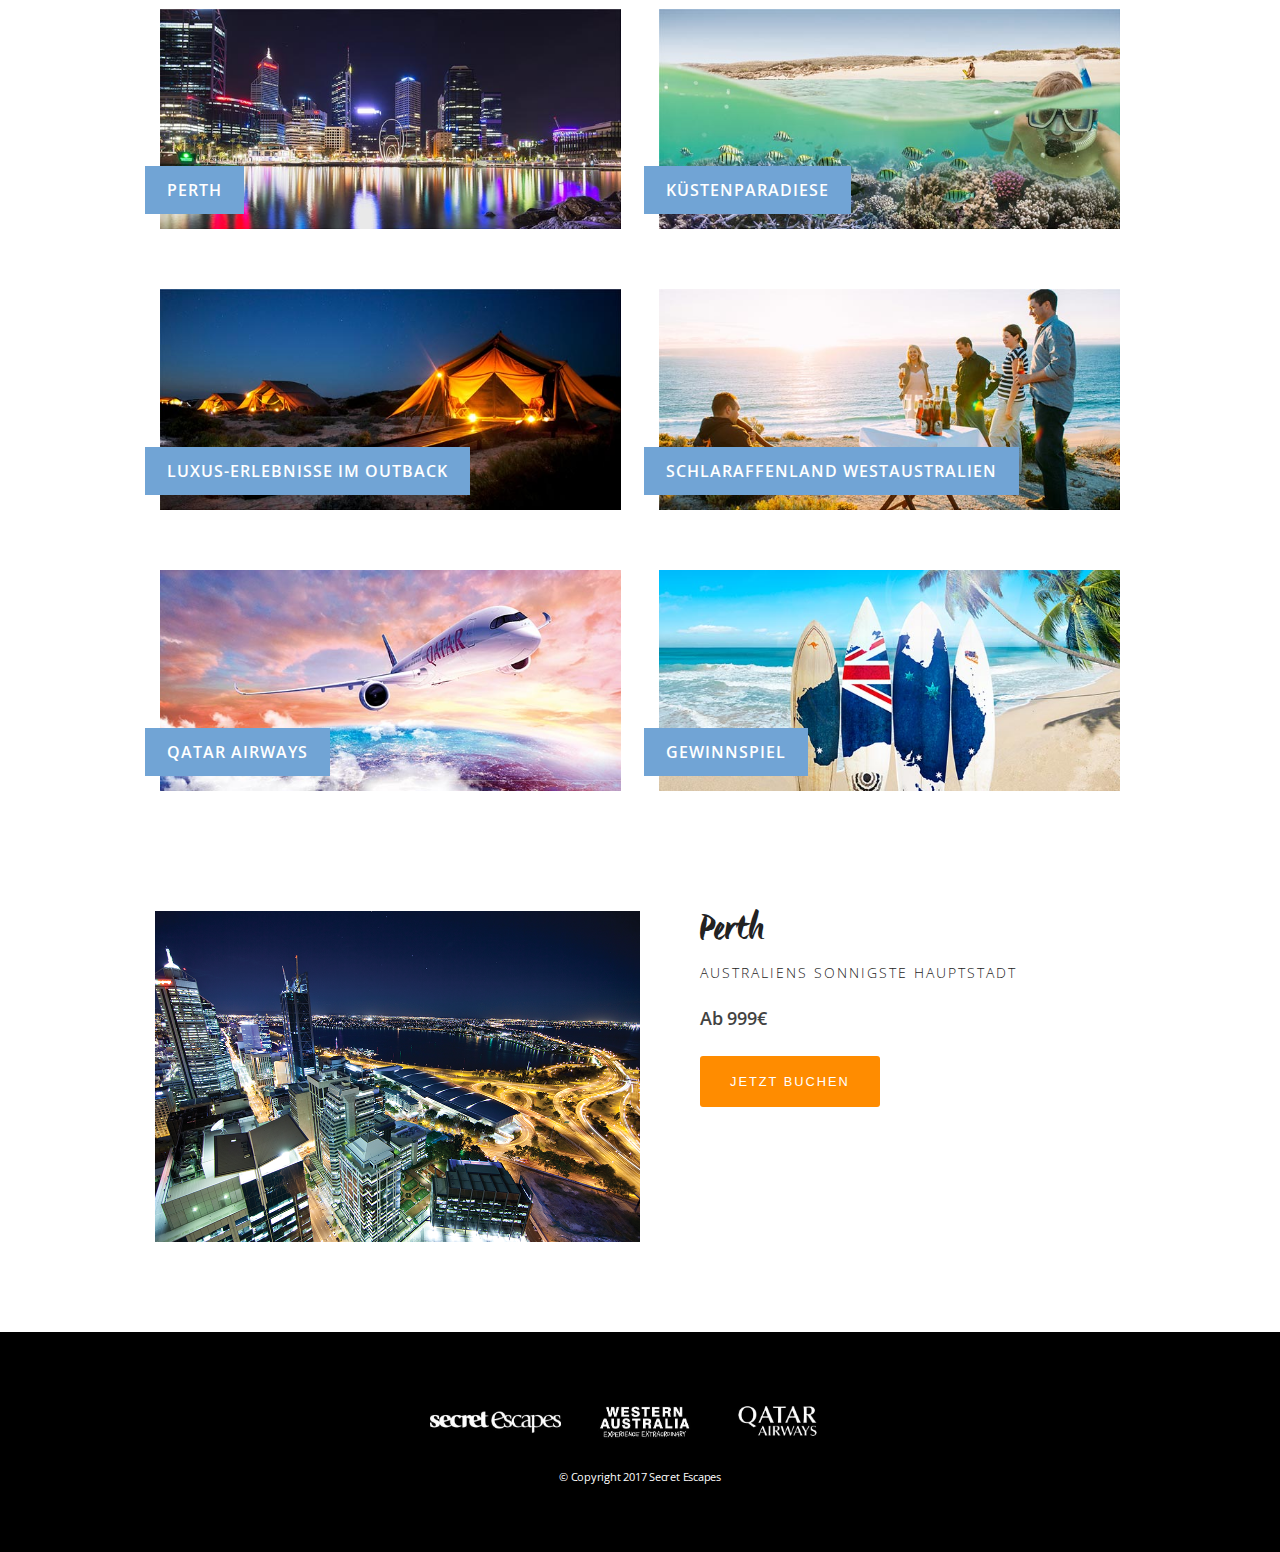
==== commit 251ee8fc: "separate partner logos with links" ====
--- a/index.html
+++ b/index.html
@@ -17,18 +17,18 @@
 <script src="js/scripts.min.js"></script>
 
 </head>
-<body> 
+<body>
 
 
 
 <div class="header">
-        
+
     <header class="site-header">
 
         <div class="row">
 
             <div class="mobile-menu-open"></div>
-            
+
             <div class="se-logo">
                 <a target="_blank" href="https://www.secretescapes.de/current-sales"><img src="images/SE_logo.png"></a>
             </div>
@@ -44,8 +44,9 @@
                 </ul>
             </div>
 
-            <div class="partner-logo">
-                <img src="images/partner-logo.jpg">
+            <div class="partners">
+              <a class="partners__logo" href="http://www.westernaustralia.com/de/Pages/Welcome_to_Western_Australia.aspx"><img src="images/logo-western-australia.png" alt="Westen Australia"></a>
+              <a class="partners__logo" href="http://www.qatarairways.com/de/de/offers/visit-western-australia.page"><img src="images/logo-qatar-airways.png" alt="Qatar Airways"></a>
             </div>
 
         </div>
--- a/css/global.css
+++ b/css/global.css
@@ -263,8 +263,8 @@
 }
 
 .content-list ul li,
-.microsite-nav li, 
-.microsite-nav-black li, 
+.microsite-nav li,
+.microsite-nav-black li,
 .site-nav li,
 .site-pre-header li {
     list-style-type: none
@@ -378,7 +378,7 @@
 .microsite-nav,
 .microsite-nav li,
 .microsite-nav ul,
-.microsite-nav-black, 
+.microsite-nav-black,
 .microsite-nav-black li,
 .microsite-nav-black ul,
 .mobile-logo,
@@ -387,19 +387,19 @@
     text-align: center
 }
 
-.partner-logo img {
-    display: none
-}
+/* --------- Partner logos --------- */
+.partners { display: none }
+.partners__logo { display: inline-block; height: 41px; }
+.partners__logo img { height: 100%; }
+.partners__logo + .partners__logo { margin-left: .75em; }
 
 @media (min-width:800px) {
-    .partner-logo img {
-        display: block;
-        float: right;
-        width: 230px;
-        position:absolute;
-        top: 20px;
-        right:0;
-    }
+  .partners  {
+    position: absolute;
+    top: 14px;
+    right: 0;
+    display: block;
+  }
     .mobile-menu-logos {
         display: none
     }
